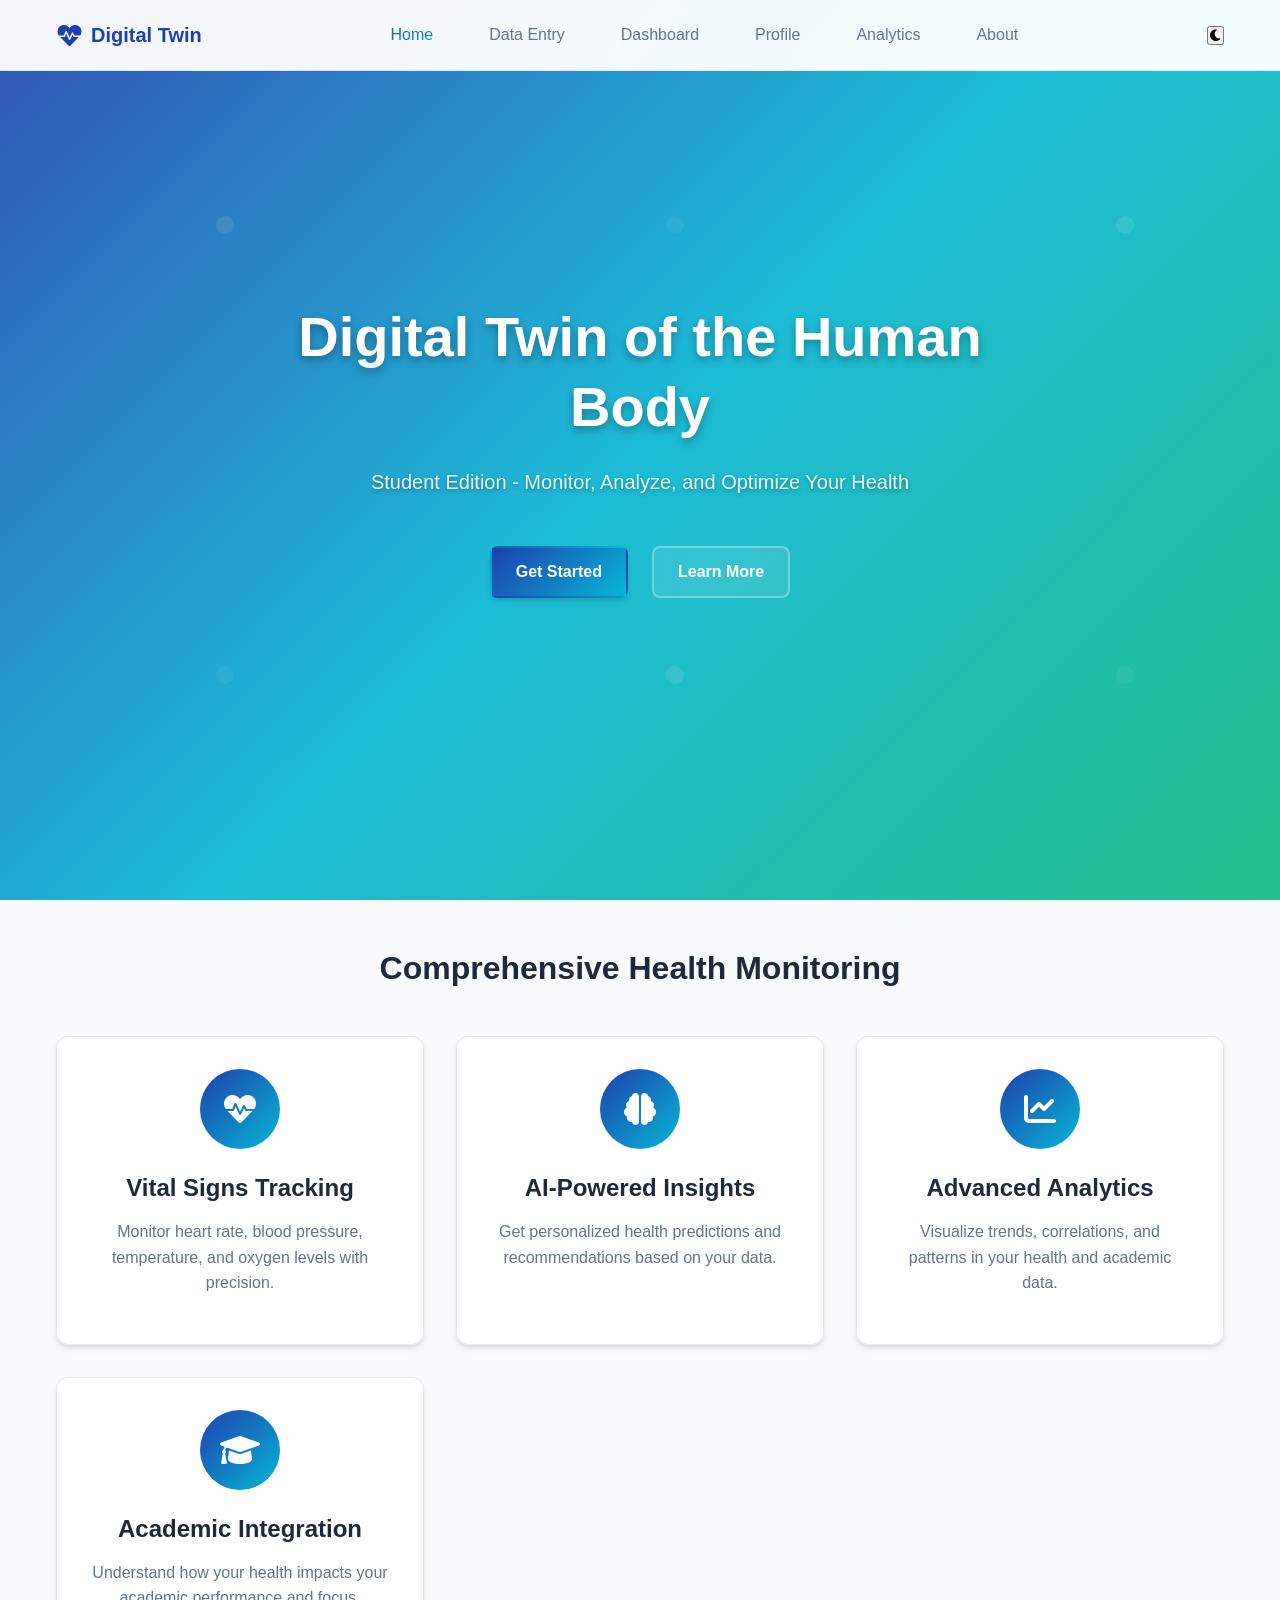
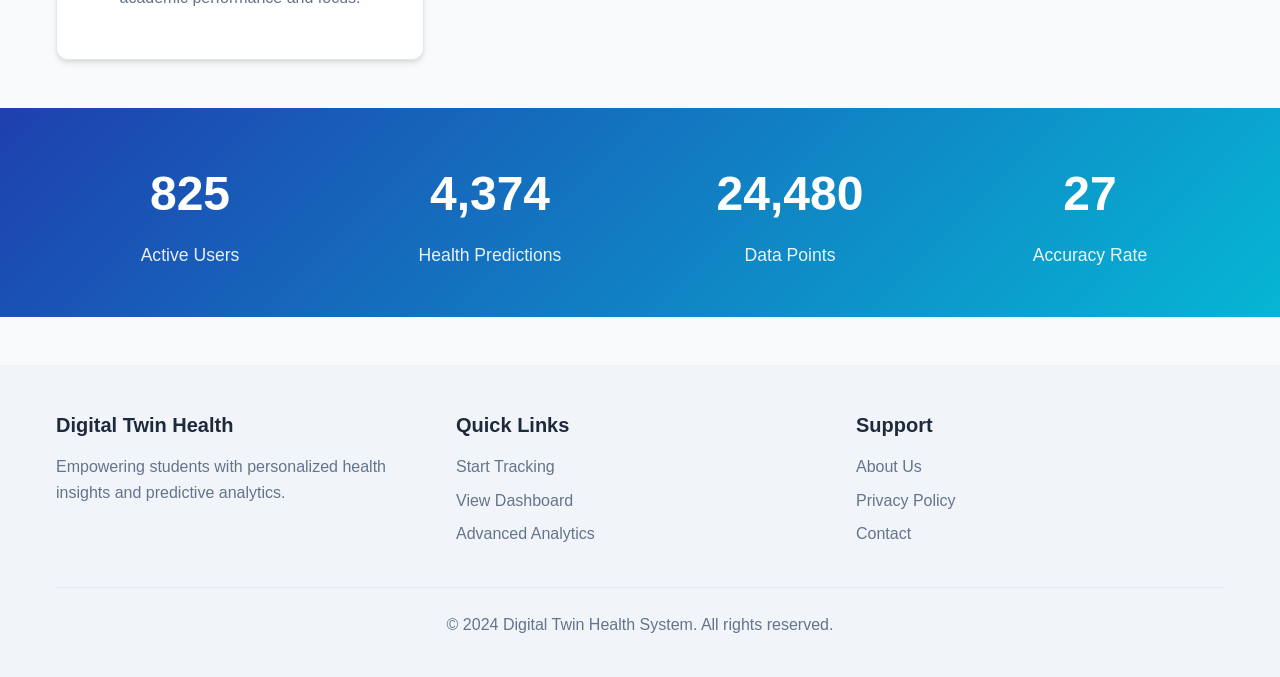
==== frontend/index.html @ 33f75003 "Initial commit: Cloud-ready database and dashboard fixes" ====
<!DOCTYPE html>
<html lang="en">
<head>
    <meta charset="UTF-8">
    <meta name="viewport" content="width=device-width, initial-scale=1.0">
    <title>Digital Twin - Student Health Monitoring</title>
    <link rel="stylesheet" href="./css/styles.css">
    <link rel="stylesheet" href="./css/components.css">
    <link rel="stylesheet" href="./css/responsive.css">
    <link href="https://cdnjs.cloudflare.com/ajax/libs/font-awesome/6.0.0/css/all.min.css" rel="stylesheet">
</head>
<body class="theme-ocean">
    <nav class="navbar">
        <div class="nav-container">
            <div class="nav-logo">
                <i class="fas fa-heartbeat"></i>
                <span>Digital Twin</span>
            </div>
            <div class="nav-menu">
                <a href="index.html" class="nav-link active">Home</a>
                <a href="manual-entry.html" class="nav-link">Data Entry</a>
                <a href="dashboard.html" class="nav-link">Dashboard</a>
                <a href="profile.html" class="nav-link">Profile</a>
                <a href="analytics.html" class="nav-link">Analytics</a>
                <a href="about.html" class="nav-link">About</a>
            </div>
            <div class="theme-toggle">
                <button id="themeToggle" class="theme-btn">
                    <i class="fas fa-moon"></i>
                </button>
            </div>
        </div>
    </nav>

    <section class="hero">
        <div class="hero-background"></div>
        <div class="hero-content">
            <h1 class="hero-title">Digital Twin of the Human Body</h1>
            <p class="hero-subtitle">Student Edition - Monitor, Analyze, and Optimize Your Health</p>
            <div class="hero-buttons">
                <a href="manual-entry.html" class="btn btn-primary">Get Started</a>
                <a href="about.html" class="btn btn-secondary">Learn More</a>
            </div>
        </div>
    </section>

    <section class="features">
        <div class="container">
            <h2 class="section-title">Comprehensive Health Monitoring</h2>
            <div class="features-grid">
                <div class="feature-card">
                    <div class="feature-icon"><i class="fas fa-heartbeat"></i></div>
                    <h3>Vital Signs Tracking</h3>
                    <p>Monitor heart rate, blood pressure, temperature, and oxygen levels with precision.</p>
                </div>
                <div class="feature-card">
                    <div class="feature-icon"><i class="fas fa-brain"></i></div>
                    <h3>AI-Powered Insights</h3>
                    <p>Get personalized health predictions and recommendations based on your data.</p>
                </div>
                <div class="feature-card">
                    <div class="feature-icon"><i class="fas fa-chart-line"></i></div>
                    <h3>Advanced Analytics</h3>
                    <p>Visualize trends, correlations, and patterns in your health and academic data.</p>
                </div>
                <div class="feature-card">
                    <div class="feature-icon"><i class="fas fa-graduation-cap"></i></div>
                    <h3>Academic Integration</h3>
                    <p>Understand how your health impacts your academic performance and focus.</p>
                </div>
            </div>
        </div>
    </section>

    <section class="stats">
        <div class="container">
            <div class="stats-grid">
                <div class="stat-card">
                    <div class="stat-number" id="totalUsers">2,847</div>
                    <div class="stat-label">Active Users</div>
                </div>
                <div class="stat-card">
                    <div class="stat-number" id="totalPredictions">15,623</div>
                    <div class="stat-label">Health Predictions</div>
                </div>
                <div class="stat-card">
                    <div class="stat-number" id="dataPoints">87,432</div>
                    <div class="stat-label">Data Points</div>
                </div>
                <div class="stat-card">
                    <div class="stat-number">99.2%</div>
                    <div class="stat-label">Accuracy Rate</div>
                </div>
            </div>
        </div>
    </section>

    <footer class="footer">
        <div class="container">
            <div class="footer-content">
                <div class="footer-section">
                    <h4>Digital Twin Health</h4>
                    <p>Empowering students with personalized health insights and predictive analytics.</p>
                </div>
                <div class="footer-section">
                    <h4>Quick Links</h4>
                    <ul>
                        <li><a href="manual-entry.html">Start Tracking</a></li>
                        <li><a href="dashboard.html">View Dashboard</a></li>
                        <li><a href="analytics.html">Advanced Analytics</a></li>
                    </ul>
                </div>
                <div class="footer-section">
                    <h4>Support</h4>
                    <ul>
                        <li><a href="about.html">About Us</a></li>
                        <li><a href="#privacy">Privacy Policy</a></li>
                        <li><a href="#contact">Contact</a></li>
                    </ul>
                </div>
            </div>
            <div class="footer-bottom">
                <p>&copy; 2024 Digital Twin Health System. All rights reserved.</p>
            </div>
        </div>
    </footer>
    <script src="./js/theme-loader.js"></script>
    <script src="./js/main.js"></script>
    <script src="./js/theme-manager.js"></script>
    </body>
</html>
---- frontend/css/styles.css ----
/* Digital Twin - Main Styles */
:root {
  /* Ocean Blue Theme */
  --primary-color: #1e40af;
  --primary-light: #3b82f6;
  --primary-dark: #1e3a8a;
  --secondary-color: #06b6d4;
  --secondary-light: #22d3ee;
  --accent-color: #10b981;
  --accent-light: #34d399;

  /* Gradients */
  --gradient-primary: linear-gradient(135deg, var(--primary-color) 0%, var(--secondary-color) 100%);
  --gradient-accent: linear-gradient(135deg, var(--accent-color) 0%, var(--accent-light) 100%);
  --gradient-hero: linear-gradient(135deg, #1e40af 0%, #06b6d4 50%, #10b981 100%);

  /* Neutrals */
  --bg-color: #f8fafc;
  --bg-secondary: #f1f5f9;
  --card-bg: #ffffff;
  --text-primary: #1e293b;
  --text-secondary: #64748b;
  --text-muted: #94a3b8;
  --border-color: #e2e8f0;
  --shadow-sm: 0 1px 2px 0 rgb(0 0 0 / 0.05);
  --shadow-md: 0 4px 6px -1px rgb(0 0 0 / 0.1), 0 2px 4px -2px rgb(0 0 0 / 0.1);
  --shadow-lg: 0 10px 15px -3px rgb(0 0 0 / 0.1), 0 4px 6px -4px rgb(0 0 0 / 0.1);
  --shadow-xl: 0 20px 25px -5px rgb(0 0 0 / 0.1), 0 8px 10px -6px rgb(0 0 0 / 0.1);

  /* Animation */
  --transition-fast: 0.15s ease-out;
  --transition-normal: 0.3s ease-out;
  --transition-slow: 0.5s ease-out;

  /* Spacing */
  --spacing-xs: 0.25rem;
  --spacing-sm: 0.5rem;
  --spacing-md: 1rem;
  --spacing-lg: 1.5rem;
  --spacing-xl: 2rem;
  --spacing-2xl: 3rem;

  /* Border Radius */
  --radius-sm: 0.375rem;
  --radius-md: 0.5rem;
  --radius-lg: 0.75rem;
  --radius-xl: 1rem;
  --radius-full: 9999px;
}

/* Dark Theme */
.theme-dark {
  --bg-color: #0f172a;
  --bg-secondary: #1e293b;
  --card-bg: #334155;
  --text-primary: #f8fafc;
  --text-secondary: #cbd5e1;
  --text-muted: #94a3b8;
  --border-color: #475569;
}

/* Reset and Base */
* {
  margin: 0;
  padding: 0;
  box-sizing: border-box;
}

html {
  scroll-behavior: smooth;
}

body {
  font-family: -apple-system, BlinkMacSystemFont, 'Segoe UI', Roboto, Oxygen, Ubuntu, Cantarell, sans-serif;
  line-height: 1.6;
  color: var(--text-primary);
  background-color: var(--bg-color);
  transition: background-color var(--transition-normal), color var(--transition-normal);
}

/* Typography */
h1, h2, h3, h4, h5, h6 {
  font-weight: 600;
  line-height: 1.25;
  margin-bottom: var(--spacing-md);
}

h1 { font-size: 2.5rem; }
h2 { font-size: 2rem; }
h3 { font-size: 1.5rem; }
h4 { font-size: 1.25rem; }
h5 { font-size: 1.125rem; }
h6 { font-size: 1rem; }

p {
  margin-bottom: var(--spacing-md);
  color: var(--text-secondary);
}

/* Layout */
.container {
  max-width: 1200px;
  margin: 0 auto;
  padding: 0 var(--spacing-md);
}

.page-container {
  min-height: 100vh;
  padding-top: 80px;
}

/* Navigation */
.navbar {
  position: fixed;
  top: 0;
  left: 0;
  right: 0;
  z-index: 1000;
  background: rgba(255, 255, 255, 0.95);
  backdrop-filter: blur(10px);
  border-bottom: 1px solid var(--border-color);
  transition: all var(--transition-normal);
}

.nav-container {
  max-width: 1200px;
  margin: 0 auto;
  display: flex;
  align-items: center;
  justify-content: space-between;
  padding: var(--spacing-md);
  height: 70px;
}

.nav-logo {
  display: flex;
  align-items: center;
  gap: var(--spacing-sm);
  font-size: 1.25rem;
  font-weight: 700;
  color: var(--primary-color);
  text-decoration: none;
}

.nav-logo i {
  font-size: 1.5rem;
}

.nav-menu {
  display: flex;
  gap: var(--spacing-lg);
}

.nav-link {
  color: var(--text-secondary);
  text-decoration: none;
  font-weight: 500;
  padding: var(--spacing-sm) var(--spacing-md);
  border-radius: var(--radius-md);
  transition: all var(--transition-fast);
  position: relative;
}

.nav-link:hover {
  color: var(--primary-color);
  background-color: var(--bg-secondary);
}

.nav-link.active {
  color: var(--primary-color);
  background: var(--gradient-primary);
  background-clip: text;
  -webkit-background-clip: text;
  -webkit-text-fill-color: transparent;
}

/* Hero Section */
.hero {
  position: relative;
  min-height: 100vh;
  display: flex;
  align-items: center;
  justify-content: center;
  overflow: hidden;
}

.hero-background {
  position: absolute;
  top: 0;
  left: 0;
  right: 0;
  bottom: 0;
  background: var(--gradient-hero);
  opacity: 0.9;
}

.hero-background::after {
  content: '';
  position: absolute;
  top: 0;
  left: 0;
  right: 0;
  bottom: 0;
  background: url('data:image/svg+xml,<svg xmlns="http://www.w3.org/2000/svg" viewBox="0 0 100 100"><defs><pattern id="grain" width="100" height="100" patternUnits="userSpaceOnUse"><circle cx="25" cy="25" r="1" fill="rgba(255,255,255,0.1)"/><circle cx="75" cy="75" r="1" fill="rgba(255,255,255,0.1)"/><circle cx="25" cy="75" r="1" fill="rgba(255,255,255,0.05)"/><circle cx="75" cy="25" r="1" fill="rgba(255,255,255,0.05)"/></pattern></defs><rect width="100" height="100" fill="url(%23grain)"/></svg>');
}

.hero-content {
  position: relative;
  z-index: 2;
  text-align: center;
  max-width: 800px;
  padding: var(--spacing-xl);
}

.hero-title {
  font-size: 3.5rem;
  font-weight: 800;
  color: white;
  margin-bottom: var(--spacing-lg);
  text-shadow: 0 4px 8px rgba(0, 0, 0, 0.3);
}

.hero-subtitle {
  font-size: 1.25rem;
  color: rgba(255, 255, 255, 0.9);
  margin-bottom: var(--spacing-2xl);
  text-shadow: 0 2px 4px rgba(0, 0, 0, 0.3);
}

.hero-buttons {
  display: flex;
  gap: var(--spacing-lg);
  justify-content: center;
  flex-wrap: wrap;
}

/* Features Section */
.features {
  padding: var(--spacing-2xl) 0;
  background-color: var(--bg-color);
}

.section-title {
  text-align: center;
  margin-bottom: var(--spacing-2xl);
  color: var(--text-primary);
}

.features-grid {
  display: grid;
  grid-template-columns: repeat(auto-fit, minmax(280px, 1fr));
  gap: var(--spacing-xl);
}

.feature-card {
  background: var(--card-bg);
  padding: var(--spacing-xl);
  border-radius: var(--radius-lg);
  box-shadow: var(--shadow-md);
  text-align: center;
  transition: all var(--transition-normal);
  border: 1px solid var(--border-color);
}

.feature-card:hover {
  transform: translateY(-5px);
  box-shadow: var(--shadow-xl);
}

.feature-icon {
  width: 80px;
  height: 80px;
  margin: 0 auto var(--spacing-lg);
  display: flex;
  align-items: center;
  justify-content: center;
  background: var(--gradient-primary);
  border-radius: var(--radius-full);
  color: white;
  font-size: 2rem;
}

.feature-card h3 {
  color: var(--text-primary);
  margin-bottom: var(--spacing-md);
}

.feature-card p {
  color: var(--text-secondary);
}

/* Statistics Section */
.stats {
  padding: var(--spacing-2xl) 0;
  background: var(--gradient-primary);
}

.stats-grid {
  display: grid;
  grid-template-columns: repeat(auto-fit, minmax(200px, 1fr));
  gap: var(--spacing-xl);
}

.stat-card {
  text-align: center;
  color: white;
}

.stat-number {
  font-size: 3rem;
  font-weight: 800;
  display: block;
  margin-bottom: var(--spacing-sm);
}

.stat-label {
  font-size: 1.1rem;
  opacity: 0.9;
}

/* Footer */
.footer {
  background-color: var(--bg-secondary);
  padding: var(--spacing-2xl) 0 var(--spacing-lg);
  margin-top: var(--spacing-2xl);
}

.footer-content {
  display: grid;
  grid-template-columns: repeat(auto-fit, minmax(250px, 1fr));
  gap: var(--spacing-xl);
  margin-bottom: var(--spacing-xl);
}

.footer-section h4 {
  color: var(--text-primary);
  margin-bottom: var(--spacing-md);
}

.footer-section p,
.footer-section ul {
  color: var(--text-secondary);
}

.footer-section ul {
  list-style: none;
}

.footer-section li {
  margin-bottom: var(--spacing-sm);
}

.footer-section a {
  color: var(--text-secondary);
  text-decoration: none;
  transition: color var(--transition-fast);
}

.footer-section a:hover {
  color: var(--primary-color);
}

.footer-bottom {
  text-align: center;
  padding-top: var(--spacing-lg);
  border-top: 1px solid var(--border-color);
  color: var(--text-muted);
}

/* Animations */
@keyframes fadeInUp {
  from {
    opacity: 0;
    transform: translateY(30px);
  }
  to {
    opacity: 1;
    transform: translateY(0);
  }
}

@keyframes slideIn {
  from {
    opacity: 0;
    transform: translateX(-30px);
  }
  to {
    opacity: 1;
    transform: translateX(0);
  }
}

.animate-fade-in-up {
  animation: fadeInUp 0.6s ease-out;
}

.animate-slide-in {
  animation: slideIn 0.6s ease-out;
}

/* Utility Classes */
.text-center { text-align: center; }
.text-left { text-align: left; }
.text-right { text-align: right; }

.mb-0 { margin-bottom: 0; }
.mb-1 { margin-bottom: var(--spacing-xs); }
.mb-2 { margin-bottom: var(--spacing-sm); }
.mb-3 { margin-bottom: var(--spacing-md); }
.mb-4 { margin-bottom: var(--spacing-lg); }
.mb-5 { margin-bottom: var(--spacing-xl); }

.mt-0 { margin-top: 0; }
.mt-1 { margin-top: var(--spacing-xs); }
.mt-2 { margin-top: var(--spacing-sm); }
.mt-3 { margin-top: var(--spacing-md); }
.mt-4 { margin-top: var(--spacing-lg); }
.mt-5 { margin-top: var(--spacing-xl); }
---- frontend/css/components.css ----
/* Digital Twin - UI Components */

/* Buttons */
.btn {
  display: inline-flex;
  align-items: center;
  gap: var(--spacing-sm);
  padding: var(--spacing-md) var(--spacing-lg);
  border-radius: var(--radius-md);
  font-weight: 600;
  text-decoration: none;
  border: 2px solid transparent;
  cursor: pointer;
  transition: all var(--transition-fast);
  font-size: 1rem;
  line-height: 1;
  user-select: none;
}

.btn:disabled {
  opacity: 0.6;
  cursor: not-allowed;
}

.btn-primary {
  background: var(--gradient-primary);
  color: white;
  box-shadow: var(--shadow-md);
}

.btn-primary:hover:not(:disabled) {
  transform: translateY(-2px);
  box-shadow: var(--shadow-lg);
}

.btn-secondary {
  background: rgba(255, 255, 255, 0.1);
  color: white;
  border-color: rgba(255, 255, 255, 0.3);
  backdrop-filter: blur(10px);
}

.btn-secondary:hover:not(:disabled) {
  background: rgba(255, 255, 255, 0.2);
  border-color: rgba(255, 255, 255, 0.5);
}

.btn-success {
  background: var(--gradient-accent);
  color: white;
  box-shadow: var(--shadow-md);
}

.btn-success:hover:not(:disabled) {
  transform: translateY(-2px);
  box-shadow: var(--shadow-lg);
}

.btn-outline {
  background: transparent;
  color: var(--primary-color);
  border-color: var(--primary-color);
}

.btn-outline:hover:not(:disabled) {
  background: var(--primary-color);
  color: white;
}

.btn-sm {
  padding: var(--spacing-sm) var(--spacing-md);
  font-size: 0.875rem;
}

.btn-lg {
  padding: var(--spacing-lg) var(--spacing-2xl);
  font-size: 1.125rem;
}

/* Cards */
.card {
  background: var(--card-bg);
  border-radius: var(--radius-lg);
  box-shadow: var(--shadow-md);
  border: 1px solid var(--border-color);
  overflow: hidden;
  transition: all var(--transition-normal);
}

.card:hover {
  box-shadow: var(--shadow-lg);
}

.card-header {
  padding: var(--spacing-lg);
  border-bottom: 1px solid var(--border-color);
  background: var(--bg-secondary);
}

.card-body {
  padding: var(--spacing-lg);
}

.card-footer {
  padding: var(--spacing-lg);
  border-top: 1px solid var(--border-color);
  background: var(--bg-secondary);
}

/* Form Elements */
.form-group {
  margin-bottom: var(--spacing-lg);
}

.form-label {
  display: block;
  margin-bottom: var(--spacing-sm);
  font-weight: 600;
  color: var(--text-primary);
}

.form-control {
  width: 100%;
  padding: var(--spacing-md);
  border: 2px solid var(--border-color);
  border-radius: var(--radius-md);
  background: var(--card-bg);
  color: var(--text-primary);
  font-size: 1rem;
  transition: all var(--transition-fast);
}

.form-control:focus {
  outline: none;
  border-color: var(--primary-color);
  box-shadow: 0 0 0 3px rgba(59, 130, 246, 0.1);
}

.form-control:invalid {
  border-color: #ef4444;
}

.form-control:invalid:focus {
  box-shadow: 0 0 0 3px rgba(239, 68, 68, 0.1);
}

.form-hint {
  display: block;
  margin-top: var(--spacing-xs);
  font-size: 0.875rem;
  color: var(--text-muted);
}

.form-error {
  display: block;
  margin-top: var(--spacing-xs);
  font-size: 0.875rem;
  color: #ef4444;
}

/* Select */
.form-select {
  appearance: none;
  background-image: url("data:image/svg+xml,%3csvg xmlns='http://www.w3.org/2000/svg' fill='none' viewBox='0 0 20 20'%3e%3cpath stroke='%236b7280' stroke-linecap='round' stroke-linejoin='round' stroke-width='1.5' d='m6 8 4 4 4-4'/%3e%3c/svg%3e");
  background-position: right 0.5rem center;
  background-repeat: no-repeat;
  background-size: 1.5em 1.5em;
  padding-right: 2.5rem;
}

/* Range Input */
.form-range {
  width: 100%;
  height: 6px;
  background: var(--border-color);
  border-radius: var(--radius-full);
  outline: none;
  appearance: none;
}

.form-range::-webkit-slider-thumb {
  appearance: none;
  width: 20px;
  height: 20px;
  background: var(--primary-color);
  border-radius: var(--radius-full);
  cursor: pointer;
  transition: all var(--transition-fast);
}

.form-range::-webkit-slider-thumb:hover {
  transform: scale(1.1);
  box-shadow: 0 0 0 6px rgba(59, 130, 246, 0.2);
}

.form-range::-moz-range-thumb {
  width: 20px;
  height: 20px;
  background: var(--primary-color);
  border-radius: var(--radius-full);
  cursor: pointer;
  border: none;
}

/* Checkbox and Radio */
.form-check {
  display: flex;
  align-items: center;
  gap: var(--spacing-sm);
  margin-bottom: var(--spacing-md);
}

.form-check-input {
  width: 1.2rem;
  height: 1.2rem;
  border: 2px solid var(--border-color);
  border-radius: var(--radius-sm);
  background: var(--card-bg);
  cursor: pointer;
  transition: all var(--transition-fast);
}

.form-check-input:checked {
  background: var(--primary-color);
  border-color: var(--primary-color);
}

.form-check-input[type="radio"] {
  border-radius: var(--radius-full);
}

.form-check-label {
  color: var(--text-primary);
  cursor: pointer;
  user-select: none;
}

/* Switch */
.switch {
  position: relative;
  display: inline-block;
  width: 50px;
  height: 24px;
}

.switch input {
  opacity: 0;
  width: 0;
  height: 0;
}

.switch-slider {
  position: absolute;
  cursor: pointer;
  top: 0;
  left: 0;
  right: 0;
  bottom: 0;
  background-color: var(--border-color);
  border-radius: var(--radius-full);
  transition: var(--transition-fast);
}

.switch-slider:before {
  position: absolute;
  content: "";
  height: 18px;
  width: 18px;
  left: 3px;
  bottom: 3px;
  background-color: white;
  border-radius: var(--radius-full);
  transition: var(--transition-fast);
}

.switch input:checked + .switch-slider {
  background: var(--gradient-primary);
}

.switch input:checked + .switch-slider:before {
  transform: translateX(26px);
}

/* Modal */
.modal {
  position: fixed;
  top: 0;
  left: 0;
  right: 0;
  bottom: 0;
  z-index: 9999;
  display: flex;
  align-items: center;
  justify-content: center;
  background: rgba(0, 0, 0, 0.5);
  backdrop-filter: blur(4px);
  opacity: 0;
  visibility: hidden;
  transition: all var(--transition-normal);
}

.modal.active {
  opacity: 1;
  visibility: visible;
}

.modal-content {
  background: var(--card-bg);
  border-radius: var(--radius-lg);
  box-shadow: var(--shadow-xl);
  max-width: 500px;
  width: 90%;
  max-height: 90vh;
  overflow-y: auto;
  transform: scale(0.9);
  transition: all var(--transition-normal);
}

.modal.active .modal-content {
  transform: scale(1);
}

.modal-header {
  padding: var(--spacing-lg);
  border-bottom: 1px solid var(--border-color);
  display: flex;
  align-items: center;
  justify-content: space-between;
}

.modal-title {
  margin: 0;
  color: var(--text-primary);
}

.modal-close {
  background: none;
  border: none;
  font-size: 1.5rem;
  color: var(--text-muted);
  cursor: pointer;
  padding: var(--spacing-sm);
  border-radius: var(--radius-sm);
  transition: all var(--transition-fast);
}

.modal-close:hover {
  color: var(--text-primary);
  background: var(--bg-secondary);
}

.modal-body {
  padding: var(--spacing-lg);
}

.modal-footer {
  padding: var(--spacing-lg);
  border-top: 1px solid var(--border-color);
  display: flex;
  gap: var(--spacing-md);
  justify-content: flex-end;
}

/* Toast */
.toast {
  position: fixed;
  top: 20px;
  right: 20px;
  z-index: 10000;
  background: var(--card-bg);
  border-radius: var(--radius-lg);
  box-shadow: var(--shadow-xl);
  padding: var(--spacing-lg);
  max-width: 400px;
  border-left: 4px solid var(--primary-color);
  transform: translateX(100%);
  transition: all var(--transition-normal);
}

.toast.active {
  transform: translateX(0);
}

.toast.success {
  border-left-color: var(--accent-color);
}

.toast.warning {
  border-left-color: #f59e0b;
}

.toast.error {
  border-left-color: #ef4444;
}

.toast-header {
  display: flex;
  align-items: center;
  gap: var(--spacing-sm);
  margin-bottom: var(--spacing-sm);
  font-weight: 600;
  color: var(--text-primary);
}

.toast-body {
  color: var(--text-secondary);
}

/* Tooltip */
.tooltip {
  position: relative;
  display: inline-block;
}

.tooltip .tooltip-text {
  visibility: hidden;
  background: var(--text-primary);
  color: var(--card-bg);
  text-align: center;
  border-radius: var(--radius-sm);
  padding: var(--spacing-sm) var(--spacing-md);
  position: absolute;
  z-index: 1000;
  bottom: 125%;
  left: 50%;
  margin-left: -60px;
  width: 120px;
  font-size: 0.875rem;
  opacity: 0;
  transition: opacity var(--transition-fast);
}

.tooltip .tooltip-text::after {
  content: "";
  position: absolute;
  top: 100%;
  left: 50%;
  margin-left: -5px;
  border-width: 5px;
  border-style: solid;
  border-color: var(--text-primary) transparent transparent transparent;
}

.tooltip:hover .tooltip-text {
  visibility: visible;
  opacity: 1;
}

/* Loading Spinner */
.spinner {
  width: 40px;
  height: 40px;
  border: 4px solid var(--border-color);
  border-top: 4px solid var(--primary-color);
  border-radius: 50%;
  animation: spin 1s linear infinite;
}

@keyframes spin {
  0% { transform: rotate(0deg); }
  100% { transform: rotate(360deg); }
}

.spinner-sm {
  width: 20px;
  height: 20px;
  border-width: 2px;
}

.spinner-lg {
  width: 60px;
  height: 60px;
  border-width: 6px;
}

/* Progress Bar */
.progress {
  width: 100%;
  height: 8px;
  background: var(--border-color);
  border-radius: var(--radius-full);
  overflow: hidden;
}

.progress-bar {
  height: 100%;
  background: var(--gradient-primary);
  border-radius: var(--radius-full);
  transition: width var(--transition-normal);
  position: relative;
}

.progress-bar::after {
  content: '';
  position: absolute;
  top: 0;
  left: 0;
  bottom: 0;
  right: 0;
  background: linear-gradient(
    90deg,
    transparent,
    rgba(255, 255, 255, 0.4),
    transparent
  );
  animation: shimmer 2s infinite;
}

@keyframes shimmer {
  0% { transform: translateX(-100%); }
  100% { transform: translateX(100%); }
}

/* Badges */
.badge {
  display: inline-flex;
  align-items: center;
  padding: var(--spacing-xs) var(--spacing-sm);
  font-size: 0.75rem;
  font-weight: 600;
  border-radius: var(--radius-full);
  text-transform: uppercase;
  letter-spacing: 0.05em;
}

.badge-primary {
  background: var(--primary-color);
  color: white;
}

.badge-secondary {
  background: var(--border-color);
  color: var(--text-secondary);
}

.badge-success {
  background: var(--accent-color);
  color: white;
}

.badge-warning {
  background: #f59e0b;
  color: white;
}

.badge-error {
  background: #ef4444;
  color: white;
}

/* Divider */
.divider {
  height: 1px;
  background: var(--border-color);
  margin: var(--spacing-lg) 0;
}

.divider-text {
  position: relative;
  text-align: center;
  margin: var(--spacing-lg) 0;
}

.divider-text::before {
  content: '';
  position: absolute;
  top: 50%;
  left: 0;
  right: 0;
  height: 1px;
  background: var(--border-color);
}

.divider-text span {
  background: var(--bg-color);
  padding: 0 var(--spacing-md);
  color: var(--text-muted);
  font-size: 0.875rem;
  position: relative;
}
---- frontend/css/responsive.css ----
/* Digital Twin - Responsive Design */

/* Mobile First Approach */
@media (max-width: 640px) {
  /* Typography adjustments */
  h1 { font-size: 2rem; }
  h2 { font-size: 1.75rem; }
  h3 { font-size: 1.25rem; }

  .hero-title {
    font-size: 2.5rem;
  }

  .hero-subtitle {
    font-size: 1.125rem;
  }

  /* Container adjustments */
  .container {
    padding: 0 var(--spacing-sm);
  }

  .page-container {
    padding-top: 70px;
  }

  /* Navigation mobile styles */
  .nav-container {
    padding: var(--spacing-sm) var(--spacing-md);
  }

  .nav-menu {
    display: none; /* Hide desktop menu */
  }

  .nav-mobile {
    display: block;
  }

  /* Button adjustments */
  .hero-buttons {
    flex-direction: column;
    gap: var(--spacing-md);
  }

  .btn {
    width: 100%;
    justify-content: center;
  }

  /* Grid adjustments */
  .features-grid {
    grid-template-columns: 1fr;
    gap: var(--spacing-lg);
  }

  .stats-grid {
    grid-template-columns: 1fr 1fr;
    gap: var(--spacing-md);
  }

  /* Card adjustments */
  .feature-card {
    padding: var(--spacing-lg);
  }

  .feature-icon {
    width: 60px;
    height: 60px;
    font-size: 1.5rem;
  }

  /* Form adjustments */
  .form-container {
    padding: var(--spacing-md);
  }

  .form-grid {
    grid-template-columns: 1fr;
  }

  .form-navigation {
    flex-direction: column;
    gap: var(--spacing-md);
  }

  .form-navigation .btn {
    width: 100%;
  }

  /* Progress steps mobile */
  .progress-steps {
    flex-direction: column;
    gap: var(--spacing-sm);
  }

  .step {
    flex-direction: row;
    justify-content: flex-start;
    text-align: left;
    width: 100%;
  }

  .step i {
    width: 30px;
    height: 30px;
    font-size: 1rem;
  }

  /* Dashboard mobile */
  .health-score-card {
    flex-direction: column;
    padding: var(--spacing-lg);
  }

  .score-circle {
    width: 150px;
    height: 150px;
  }

  .score-number {
    font-size: 2.5rem;
  }

  .quick-stats {
    grid-template-columns: 1fr;
  }

  .stat-card {
    padding: var(--spacing-md);
  }

  .stat-icon {
    width: 50px;
    height: 50px;
    font-size: 1.25rem;
  }

  .stat-content h3 {
    font-size: 1.5rem;
  }

  /* Chart adjustments */
  .charts-section {
    grid-template-columns: 1fr;
  }

  .chart-container {
    height: 250px;
  }

  .chart-header {
    flex-direction: column;
    gap: var(--spacing-sm);
    align-items: flex-start;
  }

  /* Recommendations mobile */
  .recommendations-grid {
    grid-template-columns: 1fr;
  }

  .recommendation-card {
    padding: var(--spacing-md);
  }

  /* Goals mobile */
  .goals-grid {
    grid-template-columns: 1fr;
  }

  .section-header {
    flex-direction: column;
    gap: var(--spacing-md);
    align-items: flex-start;
  }

  /* Analytics mobile */
  .analytics-controls {
    flex-direction: column;
    gap: var(--spacing-md);
  }

  .analytics-grid {
    grid-template-columns: 1fr;
  }

  .analytics-card.large {
    grid-column: span 1;
  }

  /* Profile mobile */
  .profile-grid {
    grid-template-columns: 1fr;
  }

  .user-avatar {
    margin-bottom: var(--spacing-lg);
  }

  .avatar-circle {
    width: 80px;
    height: 80px;
    font-size: 2rem;
  }

  /* Modal mobile */
  .modal-content {
    width: 95%;
    margin: var(--spacing-md);
  }

  .modal-header {
    padding: var(--spacing-md);
  }

  .modal-body {
    padding: var(--spacing-md);
  }

  .modal-footer {
    padding: var(--spacing-md);
    flex-direction: column;
    gap: var(--spacing-sm);
  }

  .modal-footer .btn {
    width: 100%;
  }

  /* Footer mobile */
  .footer-content {
    grid-template-columns: 1fr;
    gap: var(--spacing-lg);
    text-align: center;
  }
}

/* Tablet Styles */
@media (min-width: 641px) and (max-width: 1024px) {
  .container {
    padding: 0 var(--spacing-lg);
  }

  .features-grid {
    grid-template-columns: repeat(2, 1fr);
  }

  .stats-grid {
    grid-template-columns: repeat(2, 1fr);
  }

  .charts-section {
    grid-template-columns: 1fr;
  }

  .recommendations-grid {
    grid-template-columns: repeat(2, 1fr);
  }

  .goals-grid {
    grid-template-columns: repeat(2, 1fr);
  }

  .analytics-grid {
    grid-template-columns: repeat(2, 1fr);
  }

  .analytics-card.large {
    grid-column: span 2;
  }

  .profile-grid {
    grid-template-columns: repeat(2, 1fr);
  }

  /* Navigation tablet */
  .nav-menu {
    gap: var(--spacing-md);
  }

  /* Form tablet */
  .form-grid {
    grid-template-columns: repeat(2, 1fr);
  }

  .progress-steps {
    justify-content: space-around;
  }
}

/* Large Desktop */
@media (min-width: 1441px) {
  .container {
    max-width: 1400px;
  }

  .dashboard-container {
    max-width: 1600px;
  }

  .features-grid {
    grid-template-columns: repeat(4, 1fr);
  }

  .stats-grid {
    grid-template-columns: repeat(4, 1fr);
  }

  .quick-stats {
    grid-template-columns: repeat(4, 1fr);
  }

  .recommendations-grid {
    grid-template-columns: repeat(3, 1fr);
  }

  .analytics-grid {
    grid-template-columns: repeat(3, 1fr);
  }

  .analytics-card.large {
    grid-column: span 2;
  }
}

/* Touch Device Optimizations */
@media (hover: none) and (pointer: coarse) {
  /* Increase touch targets */
  .btn {
    min-height: 44px;
    padding: var(--spacing-md) var(--spacing-lg);
  }

  .nav-link {
    padding: var(--spacing-md) var(--spacing-lg);
  }

  .form-control {
    min-height: 44px;
    font-size: 16px; /* Prevent zoom on iOS */
  }

  .btn-icon {
    min-width: 44px;
    min-height: 44px;
  }

  /* Remove hover effects on touch devices */
  .feature-card:hover,
  .stat-card:hover,
  .chart-card:hover,
  .goal-card:hover,
  .recommendation-card:hover {
    transform: none;
    box-shadow: var(--shadow-md);
  }

  .btn:hover {
    transform: none;
  }

  /* Adjust form controls for touch */
  .form-range::-webkit-slider-thumb {
    width: 24px;
    height: 24px;
  }

  .switch {
    width: 60px;
    height: 30px;
  }

  .switch-slider:before {
    width: 24px;
    height: 24px;
    left: 3px;
    bottom: 3px;
  }

  .switch input:checked + .switch-slider:before {
    transform: translateX(30px);
  }
}

/* High DPI Display Optimizations */
@media (-webkit-min-device-pixel-ratio: 2), (min-resolution: 192dpi) {
  /* Ensure crisp graphics on retina displays */
  .feature-icon,
  .stat-icon,
  .avatar-circle {
    -webkit-font-smoothing: antialiased;
    -moz-osx-font-smoothing: grayscale;
  }

  /* Adjust border widths for high DPI */
  .card,
  .form-control,
  .btn-outline {
    border-width: 0.5px;
  }
}

/* Print Styles */
@media print {
  /* Hide interactive elements */
  .navbar,
  .btn,
  .form-navigation,
  .chart-controls,
  .modal,
  .toast {
    display: none !important;
  }

  /* Optimize for print */
  body {
    font-size: 12pt;
    line-height: 1.4;
    color: #000;
    background: #fff;
  }

  .page-container {
    padding-top: 0;
  }

  .card,
  .feature-card,
  .stat-card {
    box-shadow: none;
    border: 1px solid #ccc;
    page-break-inside: avoid;
  }

  /* Ensure readability */
  h1, h2, h3, h4, h5, h6 {
    color: #000;
    page-break-after: avoid;
  }

  .chart-container {
    height: 300px;
    background: #fff;
  }
}

/* Reduced Motion */
@media (prefers-reduced-motion: reduce) {
  *,
  *::before,
  *::after {
    animation-duration: 0.01ms !important;
    animation-iteration-count: 1 !important;
    transition-duration: 0.01ms !important;
    scroll-behavior: auto !important;
  }

  .hero-background::after {
    animation: none;
  }

  .progress-fill::after,
  .risk-fill::after {
    animation: none;
  }

  .spinner {
    animation: none;
    border-top-color: transparent;
  }
}

/* High Contrast Mode */
@media (prefers-contrast: high) {
  :root {
    --border-color: #000;
    --text-primary: #000;
    --text-secondary: #333;
    --bg-color: #fff;
    --card-bg: #fff;
  }

  .btn-primary {
    background: #000;
    color: #fff;
    border: 2px solid #000;
  }

  .btn-outline {
    border: 2px solid #000;
    color: #000;
  }

  .card,
  .feature-card,
  .stat-card {
    border: 2px solid #000;
  }
}
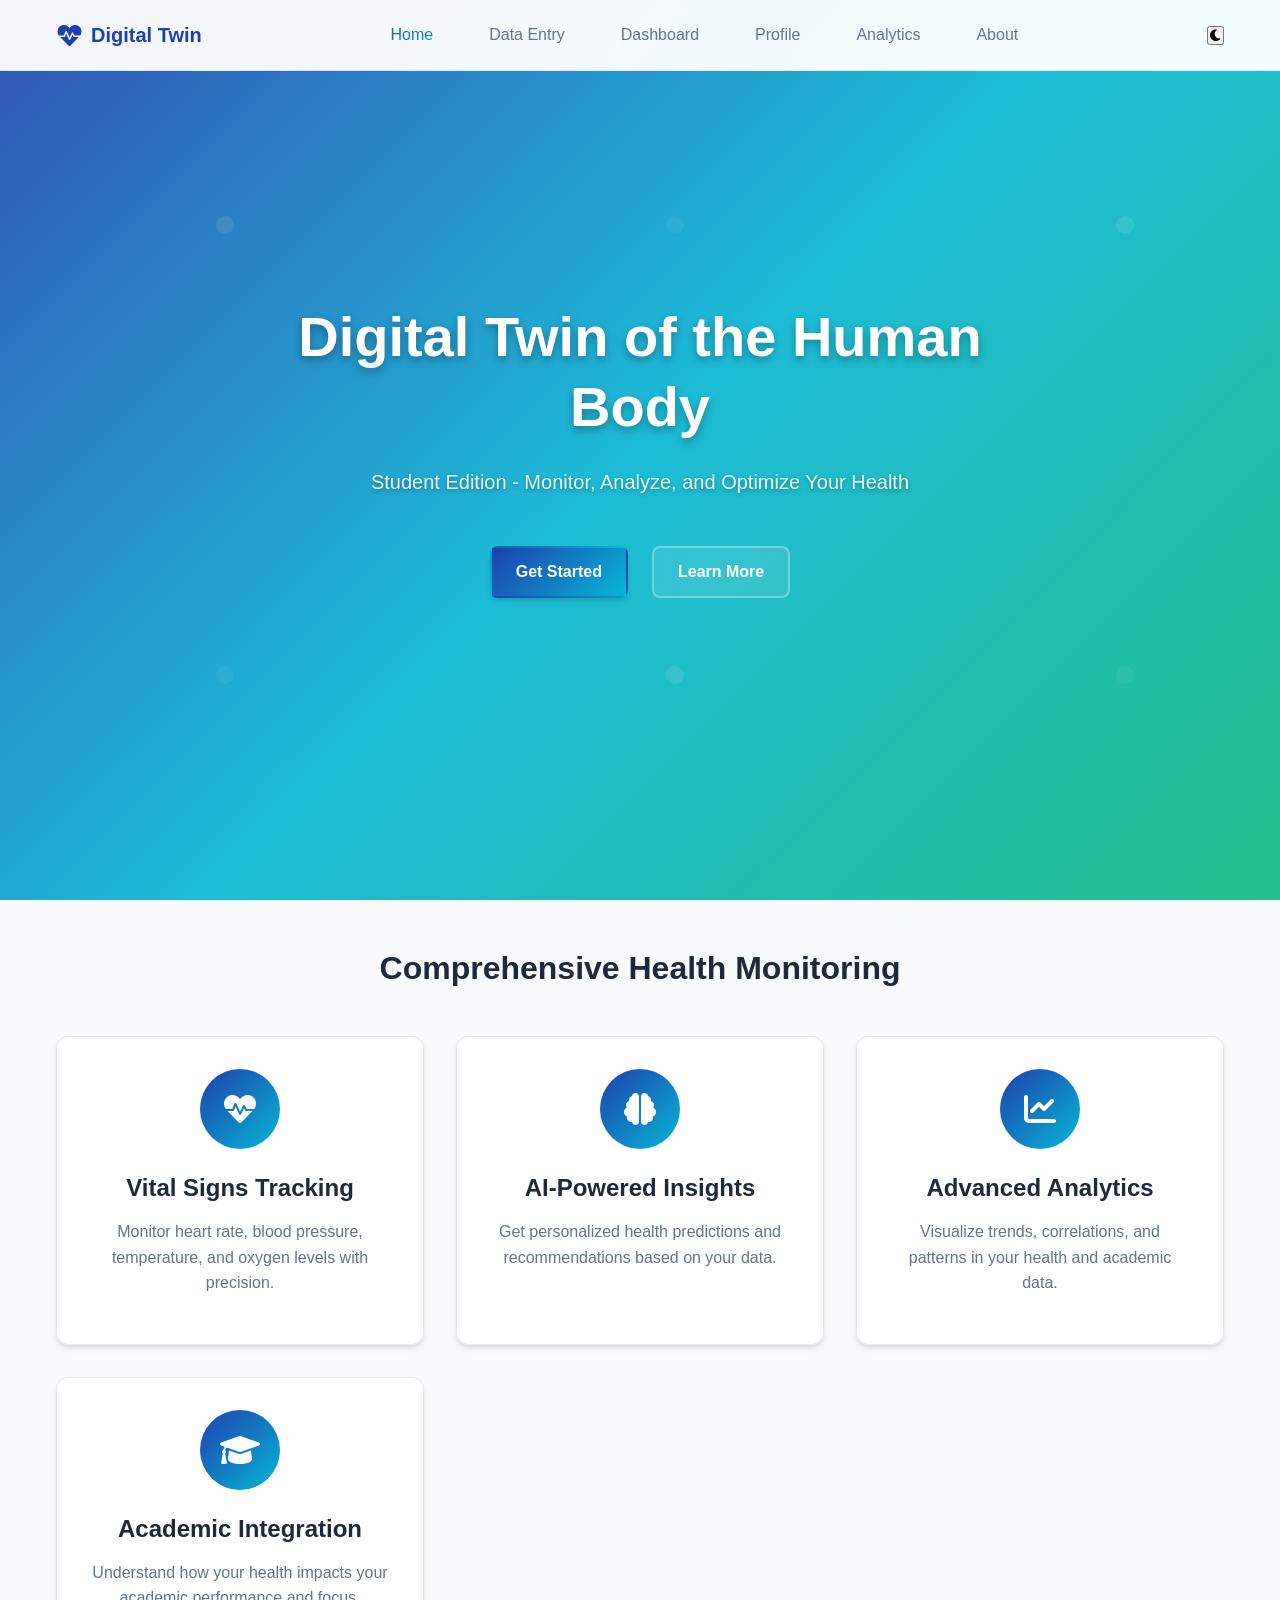
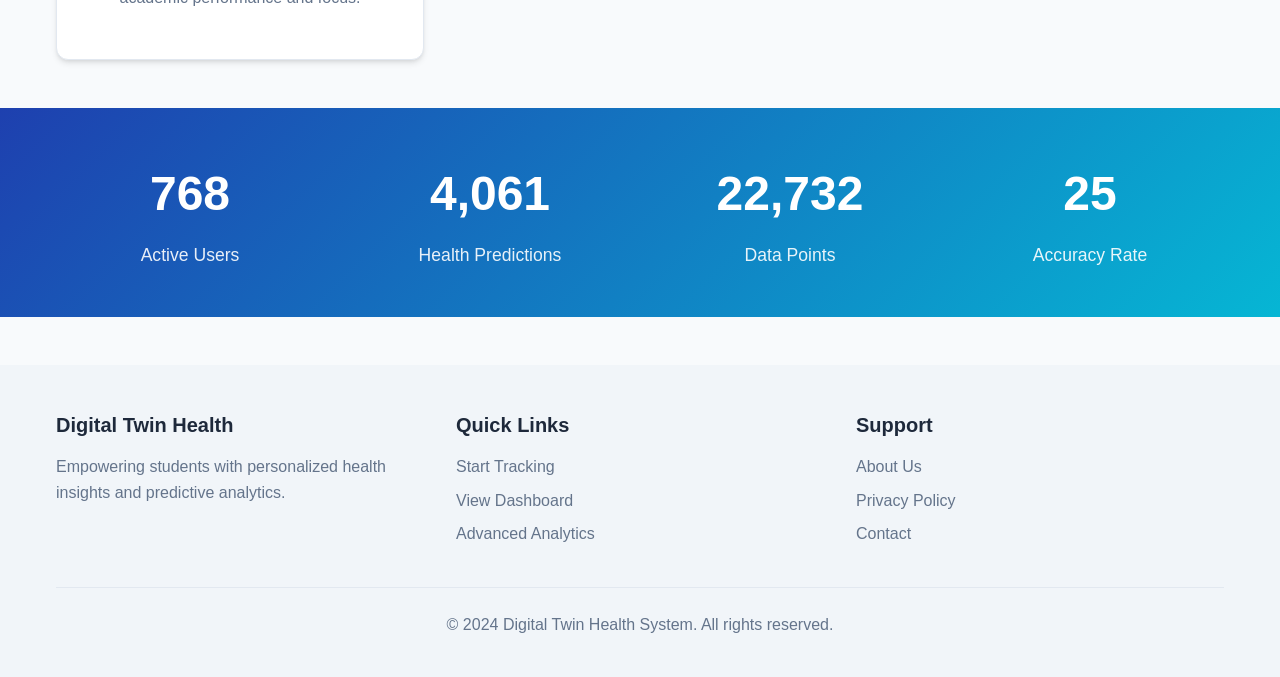
==== commit 186ab2e6: "feat: align API contract and harden frontend runtime caching Agent-Logs-Url: https://github.com/sart" ====
--- a/frontend/index.html
+++ b/frontend/index.html
@@ -3,6 +3,9 @@
 <head>
     <meta charset="UTF-8">
     <meta name="viewport" content="width=device-width, initial-scale=1.0">
+    <meta http-equiv="Cache-Control" content="no-cache, no-store, must-revalidate">
+    <meta http-equiv="Pragma" content="no-cache">
+    <meta http-equiv="Expires" content="0">
     <title>Digital Twin - Student Health Monitoring</title>
     <link rel="stylesheet" href="./css/styles.css">
     <link rel="stylesheet" href="./css/components.css">
@@ -124,8 +127,8 @@
             </div>
         </div>
     </footer>
-    <script src="./js/theme-loader.js"></script>
-    <script src="./js/main.js"></script>
-    <script src="./js/theme-manager.js"></script>
+    <script src="./js/theme-loader.js?v=20260425"></script>
+    <script src="./js/main.js?v=20260425"></script>
+    <script src="./js/theme-manager.js?v=20260425"></script>
     </body>
-</html>+</html>
